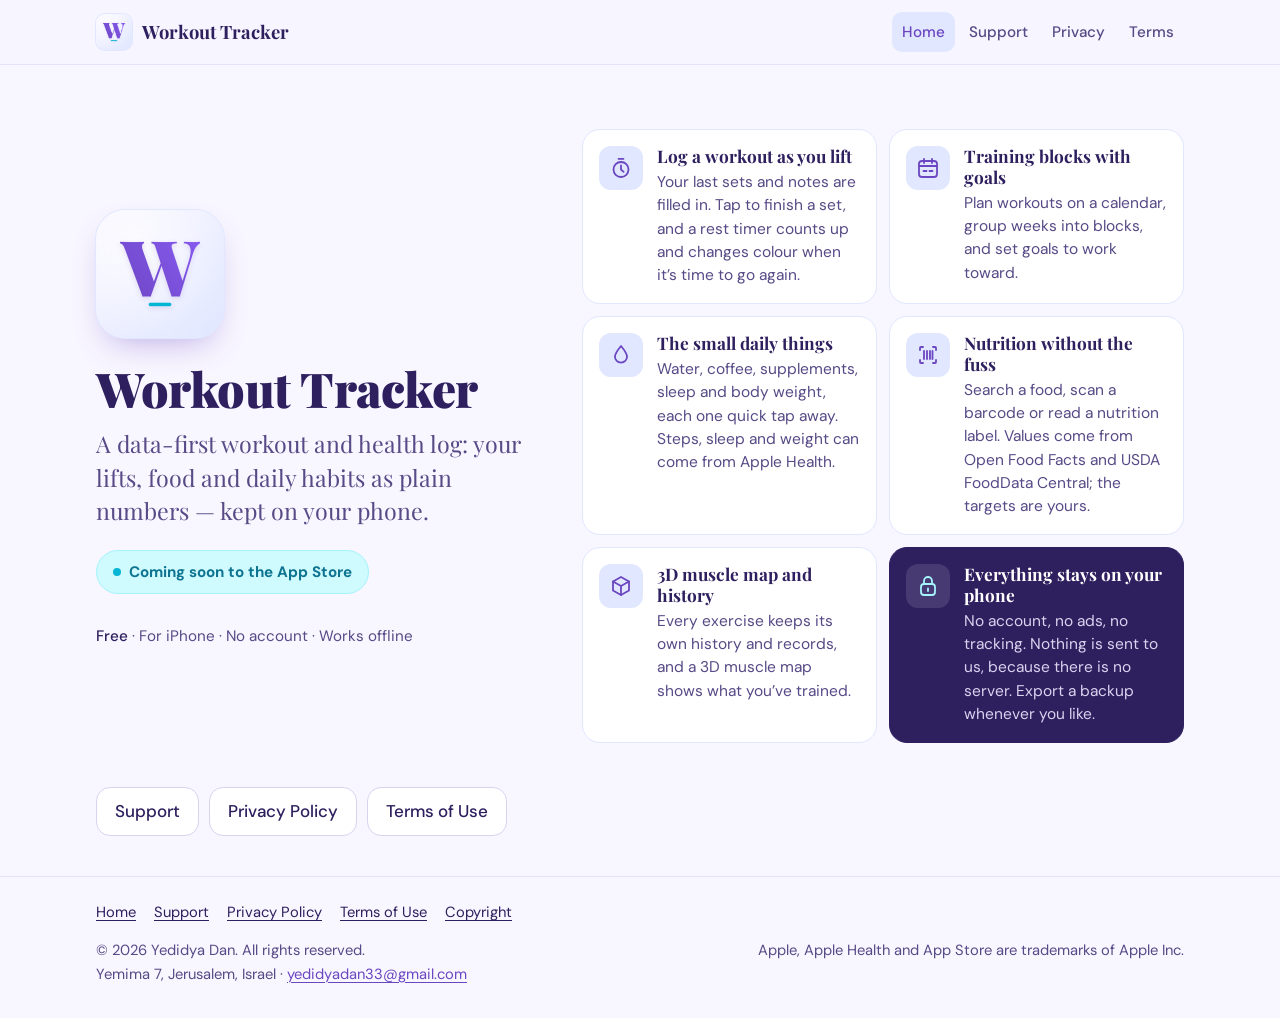
==== index.html @ c71399f6 "Workout Tracker support, privacy and terms site" ====
<!doctype html>
<html lang="en">
<head>
<meta charset="utf-8">
<meta name="viewport" content="width=device-width, initial-scale=1">
<title>Workout Tracker · Private workout and health log for iPhone</title>
<meta name="description" content="A private workout and health log for iPhone. Log lifts with a rest timer, plan training blocks, track food, water, coffee, sleep, supplements and weight. No account; everything stays on your phone.">
<meta name="theme-color" content="#F8F6FF">
<meta property="og:type" content="website">
<meta property="og:title" content="Workout Tracker">
<meta property="og:description" content="A private workout and health log for iPhone. No account; everything stays on your phone.">
<link rel="icon" type="image/png" href="icon.png">
<link rel="apple-touch-icon" href="icon.png">
<link rel="preconnect" href="https://fonts.googleapis.com">
<link rel="preconnect" href="https://fonts.gstatic.com" crossorigin>
<link rel="stylesheet" href="https://fonts.googleapis.com/css2?family=DM+Sans:wght@400;500;700&family=Playfair+Display:wght@400;700;900&display=swap">
<link rel="stylesheet" href="style.css">
</head>
<body>
<a class="skip" href="#main">Skip to content</a>
<header class="site-header">
  <div class="wrap">
    <a class="brand" href="index.html"><img data-app-icon src="icon.png" alt="" width="36" height="36"><span data-app-name>Workout Tracker</span></a>
    <nav class="site-nav" aria-label="Main">
      <ul>
        <li><a href="index.html" aria-current="page">Home</a></li>
        <li><a href="support.html">Support</a></li>
        <li><a href="privacy.html">Privacy</a></li>
        <li><a href="terms.html">Terms</a></li>
      </ul>
    </nav>
  </div>
</header>

<main id="main">
  <div class="wrap">
    <section class="hero" aria-labelledby="app-title">
      <div class="hero-grid">
        <div>
          <img class="app-icon" data-app-icon src="icon.png" alt="Workout Tracker app icon" width="128" height="128">
          <h1 id="app-title" data-app-name>Workout Tracker</h1>
          <p class="pitch">A data-first workout and health log: your lifts, food and daily habits as plain numbers&nbsp;— kept on your phone.</p>
          <p class="pill">Coming soon to the App Store</p>
          <p class="meta"><strong>Free</strong> · For iPhone · No account · Works offline</p>
        </div>

        <ul class="features" aria-label="Features">
          <li class="feature">
            <svg viewBox="0 0 24 24" fill="none" stroke="currentColor" stroke-width="1.8" stroke-linecap="round" stroke-linejoin="round" aria-hidden="true"><circle cx="12" cy="13.5" r="7.5"/><path d="M12 9.5v4l2.6 2.4M9.5 2.8h5"/></svg>
            <h3>Log a workout as you lift</h3>
            <p>Your last sets and notes are filled in. Tap to finish a set, and a rest timer counts up and changes colour when it’s time to go again.</p>
          </li>
          <li class="feature">
            <svg viewBox="0 0 24 24" fill="none" stroke="currentColor" stroke-width="1.8" stroke-linecap="round" stroke-linejoin="round" aria-hidden="true"><rect x="3" y="5" width="18" height="16" rx="3"/><path d="M3 10h18M8 3v4M16 3v4M7.5 15h3M13.5 15h3"/></svg>
            <h3>Training blocks with goals</h3>
            <p>Plan workouts on a calendar, group weeks into blocks, and set goals to work toward.</p>
          </li>
          <li class="feature">
            <svg viewBox="0 0 24 24" fill="none" stroke="currentColor" stroke-width="1.8" stroke-linecap="round" stroke-linejoin="round" aria-hidden="true"><path d="M12 3c3.6 4.3 6 7.6 6 10.7a6 6 0 0 1-12 0C6 10.6 8.4 7.3 12 3z"/></svg>
            <h3>The small daily things</h3>
            <p>Water, coffee, supplements, sleep and body weight, each one quick tap away. Steps, sleep and weight can come from Apple Health.</p>
          </li>
          <li class="feature">
            <svg viewBox="0 0 24 24" fill="none" stroke="currentColor" stroke-width="1.8" stroke-linecap="round" stroke-linejoin="round" aria-hidden="true"><path d="M4 7V5a1 1 0 0 1 1-1h2M17 4h2a1 1 0 0 1 1 1v2M20 17v2a1 1 0 0 1-1 1h-2M7 20H5a1 1 0 0 1-1-1v-2M8 8v8M11 8v8M14 8v8M16.5 8v8"/></svg>
            <h3>Nutrition without the fuss</h3>
            <p>Search a food, scan a barcode or read a nutrition label. Values come from Open Food Facts and USDA FoodData Central; the targets are yours.</p>
          </li>
          <li class="feature">
            <svg viewBox="0 0 24 24" fill="none" stroke="currentColor" stroke-width="1.8" stroke-linecap="round" stroke-linejoin="round" aria-hidden="true"><path d="M12 3l8 4.5v9L12 21l-8-4.5v-9z"/><path d="M4 7.5l8 4.5 8-4.5M12 12v9"/></svg>
            <h3>3D muscle map and history</h3>
            <p>Every exercise keeps its own history and records, and a 3D muscle map shows what you’ve trained.</p>
          </li>
          <li class="feature private">
            <svg viewBox="0 0 24 24" fill="none" stroke="currentColor" stroke-width="1.8" stroke-linecap="round" stroke-linejoin="round" aria-hidden="true"><rect x="5" y="10" width="14" height="11" rx="3"/><path d="M8 10V7a4 4 0 0 1 8 0v3M12 14.5v2.5"/></svg>
            <h3>Everything stays on your phone</h3>
            <p>No account, no ads, no tracking. Nothing is sent to us, because there is no server. Export a backup whenever you like.</p>
          </li>
        </ul>
      </div>
    </section>

    <nav class="links-row" aria-label="More about the app">
      <a class="btn" href="support.html">Support</a>
      <a class="btn" href="privacy.html">Privacy Policy</a>
      <a class="btn" href="terms.html">Terms of Use</a>
    </nav>
  </div>
</main>

<footer class="site-footer">
  <div class="wrap">
    <nav aria-label="Footer">
      <ul>
        <li><a href="index.html">Home</a></li>
        <li><a href="support.html">Support</a></li>
        <li><a href="privacy.html">Privacy Policy</a></li>
        <li><a href="terms.html">Terms of Use</a></li>
        <li><a href="copyright.html">Copyright</a></li>
      </ul>
    </nav>
    <div>
      <p>© 2026 Yedidya Dan. All rights reserved.</p>
      <address>Yemima 7, Jerusalem, Israel · <a href="mailto:yedidyadan33@gmail.com">yedidyadan33@gmail.com</a></address>
    </div>
    <p>Apple, Apple Health and App Store are trademarks of Apple Inc.</p>
  </div>
</footer>
<script src="config.js"></script>
</body>
</html>
---- style.css ----
/* Lavender theme — same tokens as the app (src/theme/colors.ts). */
:root {
  --bg: #F8F6FF;
  --ink: #2E1F5E;
  --purple: #6B46C1;
  --violet: #8B5CF6;
  --cyan: #06B6D4;
  --cyan-light: #A5F3FC;
  --cyan-bg: #CFFAFE;
  --cyan-ink: #0E7490;
  --card: #E0E7FF;
  --hairline: #E7E2FA;
  --text-soft: #574A86;
  --white: #FFFFFF;
  --serif: 'Playfair Display', Georgia, 'Times New Roman', serif;
  --sans: 'DM Sans', -apple-system, BlinkMacSystemFont, 'Segoe UI', Roboto, Helvetica, Arial, sans-serif;
  --r-sm: 12px;
  --r-md: 14px;
  --r-lg: 18px;
  --page: 1120px;
  --read: 720px;
  color-scheme: light;
}

*, *::before, *::after { box-sizing: border-box; }

html { -webkit-text-size-adjust: 100%; text-size-adjust: 100%; }

body {
  margin: 0;
  background: var(--bg);
  color: var(--ink);
  font-family: var(--sans);
  font-size: 1.0625rem;
  line-height: 1.6;
  -webkit-font-smoothing: antialiased;
  display: flex;
  flex-direction: column;
  min-height: 100vh;
  min-height: 100dvh;
}

img { max-width: 100%; height: auto; }

a { color: var(--purple); text-underline-offset: 0.18em; text-decoration-thickness: 1px; }
a:hover { color: var(--ink); }
:focus-visible { outline: 3px solid var(--cyan); outline-offset: 2px; border-radius: 4px; }

h1, h2, h3 { font-family: var(--serif); color: var(--ink); line-height: 1.2; margin: 0; }
h1 { font-size: clamp(2rem, 6vw, 3rem); font-weight: 900; letter-spacing: -0.01em; }
h2 { font-size: 1.5rem; font-weight: 700; color: var(--purple); }
h3 { font-size: 1.15rem; font-weight: 700; }
p, ul, ol { margin: 0 0 1em; }
li + li { margin-top: 0.35em; }

.wrap { width: 100%; max-width: var(--page); margin: 0 auto; padding: 0 16px; }

.skip {
  position: absolute; left: 16px; top: -100px; z-index: 10;
  background: var(--ink); color: var(--white); padding: 10px 14px; border-radius: var(--r-sm);
}
.skip:focus { top: 12px; color: var(--white); }

/* ── header ── */
.site-header { border-bottom: 1px solid var(--hairline); background: rgba(248, 246, 255, 0.92); }
.site-header .wrap {
  display: flex; flex-wrap: wrap; align-items: center; justify-content: space-between;
  gap: 6px 20px; padding-top: 12px; padding-bottom: 12px;
}
.brand {
  display: inline-flex; align-items: center; gap: 10px;
  font-family: var(--serif); font-weight: 700; font-size: 1.15rem; color: var(--ink); text-decoration: none;
}
.brand img { width: 36px; height: 36px; border-radius: 9px; box-shadow: 0 0 0 1px var(--card); }
.site-nav ul { display: flex; flex-wrap: wrap; gap: 2px 4px; list-style: none; margin: 0; padding: 0; }
.site-nav li + li { margin-top: 0; }
.site-nav a {
  display: inline-block; padding: 8px 10px; border-radius: 10px;
  font-size: 0.95rem; font-weight: 500; color: var(--text-soft); text-decoration: none;
}
.site-nav a:hover { background: var(--card); color: var(--ink); }
.site-nav a[aria-current="page"] { color: var(--purple); background: var(--card); }

main { flex: 1; }

/* ── home ── */
.hero { padding: 40px 0 28px; }
.hero-grid { display: grid; gap: 36px; align-items: center; }
.app-icon {
  width: 112px; height: 112px; border-radius: 25px; display: block;
  box-shadow: 0 0 0 1px var(--card), 0 14px 32px -12px rgba(107, 70, 193, 0.45);
}
.hero h1 { margin: 22px 0 10px; }
.pitch { font-family: var(--serif); font-size: clamp(1.2rem, 3.6vw, 1.45rem); line-height: 1.45; color: var(--text-soft); max-width: 34ch; margin-bottom: 22px; }
.pill {
  display: inline-flex; align-items: center; gap: 8px;
  padding: 9px 16px; border-radius: 999px;
  background: var(--cyan-bg); color: var(--cyan-ink); border: 1px solid var(--cyan-light);
  font-weight: 700; font-size: 0.95rem;
}
.pill::before { content: ''; width: 8px; height: 8px; border-radius: 50%; background: var(--cyan); }
.meta { margin-top: 14px; color: var(--text-soft); font-size: 0.95rem; }
.meta strong { color: var(--ink); font-weight: 500; }

.features { list-style: none; margin: 0; padding: 0; display: grid; gap: 12px; }
.features li { margin: 0; }
.feature {
  display: grid; grid-template-columns: 44px 1fr; grid-template-rows: auto 1fr; gap: 4px 14px; align-items: start;
  background: var(--white); border: 1px solid var(--card); border-radius: var(--r-lg); padding: 16px;
}
.feature svg {
  grid-row: 1 / 3; width: 44px; height: 44px; padding: 10px; border-radius: var(--r-sm);
  background: var(--card); color: var(--purple);
}
.feature h3 { font-size: 1.08rem; }
.feature p { margin: 0; font-size: 0.97rem; line-height: 1.5; color: var(--text-soft); }
.feature.private { background: var(--ink); border-color: var(--ink); }
.feature.private h3 { color: var(--white); }
.feature.private p { color: #D9D3F0; }
.feature.private svg { background: rgba(255, 255, 255, 0.12); color: var(--cyan-light); }

.links-row { display: flex; flex-wrap: wrap; gap: 10px; padding: 8px 0 40px; }
.btn {
  display: inline-flex; align-items: center; min-height: 44px; padding: 10px 18px;
  border-radius: var(--r-md); border: 1px solid #D9D3F0; background: var(--white);
  color: var(--ink); font-weight: 500; text-decoration: none;
}
.btn:hover { border-color: var(--violet); color: var(--purple); }

/* ── text pages ── */
.doc { max-width: var(--read); padding-top: 36px; padding-bottom: 48px; }
.doc .eyebrow {
  font-size: 0.78rem; font-weight: 700; letter-spacing: 0.12em; text-transform: uppercase; color: var(--violet); margin: 0 0 8px;
}
.doc h1 { font-size: clamp(2rem, 7vw, 2.6rem); margin-bottom: 10px; }
.doc .lead { font-family: var(--serif); font-size: 1.2rem; line-height: 1.5; color: var(--text-soft); }
.doc .dates { font-size: 0.92rem; color: var(--text-soft); }
.doc section { margin-top: 34px; }
.doc section > h2 { margin-bottom: 12px; }
.doc h3 { margin: 22px 0 6px; }
.doc ul { padding-left: 1.2em; }
.doc li::marker { color: var(--violet); }

.card {
  background: var(--white); border: 1px solid var(--card); border-radius: var(--r-lg); padding: 18px 20px;
}
.card > :last-child { margin-bottom: 0; }
.card.tint { background: var(--card); border-color: var(--card); }
.card + .card { margin-top: 12px; }
.card h2 { font-size: 1.25rem; margin-bottom: 8px; }

.toc { list-style: none; padding: 0; margin: 18px 0 0; display: flex; flex-wrap: wrap; gap: 8px; }
.doc .toc { padding-left: 0; }
.toc li { margin: 0; }
.toc a {
  display: inline-block; padding: 6px 12px; border-radius: 999px; background: var(--card);
  color: var(--ink); font-size: 0.9rem; font-weight: 500; text-decoration: none;
}
.toc a:hover { background: #D4DCFC; color: var(--purple); }

.path { font-weight: 500; color: var(--ink); white-space: nowrap; }
.path-wrap { font-weight: 500; color: var(--ink); }

dl.contact { display: grid; grid-template-columns: max-content 1fr; gap: 6px 16px; margin: 0; }
dl.contact dt { font-weight: 700; font-size: 0.8rem; letter-spacing: 0.08em; text-transform: uppercase; color: var(--violet); padding-top: 3px; }
dl.contact dd { margin: 0; overflow-wrap: anywhere; }

.credits { list-style: none; padding: 0; margin: 0; }
.doc .credits { padding-left: 0; }
.credits li { padding: 14px 0; border-bottom: 1px solid var(--card); margin: 0; }
.credits li:first-child { padding-top: 0; }
.credits li:last-child { border-bottom: 0; padding-bottom: 0; }
.credits strong { display: block; font-family: var(--serif); font-size: 1.05rem; }
.credits span { display: block; color: var(--text-soft); font-size: 0.95rem; }

/* ── footer ── */
.site-footer { border-top: 1px solid var(--hairline); padding: 24px 0 32px; font-size: 0.92rem; color: var(--text-soft); }
.site-footer .wrap { display: grid; gap: 14px; }
.site-footer nav ul { display: flex; flex-wrap: wrap; gap: 4px 18px; list-style: none; padding: 0; margin: 0; }
.site-footer nav li + li { margin-top: 0; }
.site-footer nav a { color: var(--ink); }
.site-footer p { margin: 0; }
.site-footer address { font-style: normal; }

/* ── 404 ── */
.notfound { text-align: center; padding: 72px 16px; }
.notfound .app-icon { margin: 0 auto 22px; width: 88px; height: 88px; border-radius: 20px; }
.notfound p { color: var(--text-soft); }

/* ── wider screens ── */
@media (min-width: 640px) {
  .features { grid-template-columns: 1fr 1fr; }
}
@media (min-width: 960px) {
  .hero { padding: 64px 0 36px; }
  .hero-grid { grid-template-columns: minmax(0, 5fr) minmax(0, 7fr); gap: 56px; }
  .app-icon { width: 128px; height: 128px; border-radius: 29px; }
  .site-footer .wrap { grid-template-columns: 1fr auto; align-items: start; }
  .site-footer nav { grid-column: 1 / -1; }
}

@media print {
  .site-header nav, .skip, .toc { display: none; }
  body { background: #fff; }
  .card, .feature { border-color: #ccc; }
}

.notfound h1 { margin-bottom: 10px; }
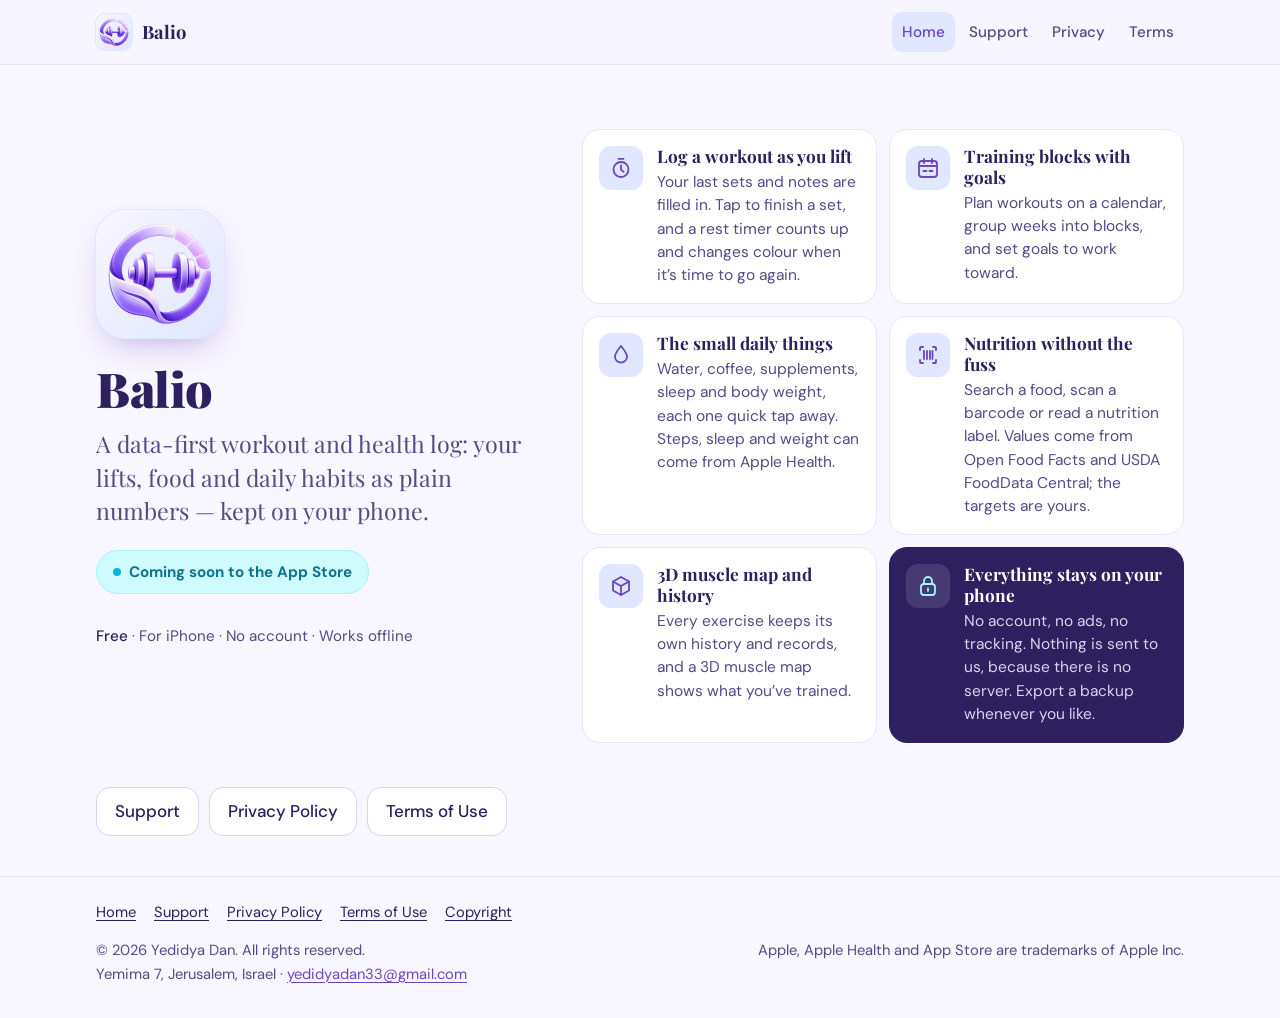
==== commit 66661115: "Rename to Balio and use the new icon" ====
--- a/index.html
+++ b/index.html
@@ -3,11 +3,11 @@
 <head>
 <meta charset="utf-8">
 <meta name="viewport" content="width=device-width, initial-scale=1">
-<title>Workout Tracker · Private workout and health log for iPhone</title>
+<title>Balio · Private workout and health log for iPhone</title>
 <meta name="description" content="A private workout and health log for iPhone. Log lifts with a rest timer, plan training blocks, track food, water, coffee, sleep, supplements and weight. No account; everything stays on your phone.">
 <meta name="theme-color" content="#F8F6FF">
 <meta property="og:type" content="website">
-<meta property="og:title" content="Workout Tracker">
+<meta property="og:title" content="Balio">
 <meta property="og:description" content="A private workout and health log for iPhone. No account; everything stays on your phone.">
 <link rel="icon" type="image/png" href="icon.png">
 <link rel="apple-touch-icon" href="icon.png">
@@ -20,7 +20,7 @@
 <a class="skip" href="#main">Skip to content</a>
 <header class="site-header">
   <div class="wrap">
-    <a class="brand" href="index.html"><img data-app-icon src="icon.png" alt="" width="36" height="36"><span data-app-name>Workout Tracker</span></a>
+    <a class="brand" href="index.html"><img data-app-icon src="icon.png" alt="" width="36" height="36"><span data-app-name>Balio</span></a>
     <nav class="site-nav" aria-label="Main">
       <ul>
         <li><a href="index.html" aria-current="page">Home</a></li>
@@ -37,8 +37,8 @@
     <section class="hero" aria-labelledby="app-title">
       <div class="hero-grid">
         <div>
-          <img class="app-icon" data-app-icon src="icon.png" alt="Workout Tracker app icon" width="128" height="128">
-          <h1 id="app-title" data-app-name>Workout Tracker</h1>
+          <img class="app-icon" data-app-icon src="icon.png" alt="Balio app icon" width="128" height="128">
+          <h1 id="app-title" data-app-name>Balio</h1>
           <p class="pitch">A data-first workout and health log: your lifts, food and daily habits as plain numbers&nbsp;— kept on your phone.</p>
           <p class="pill">Coming soon to the App Store</p>
           <p class="meta"><strong>Free</strong> · For iPhone · No account · Works offline</p>
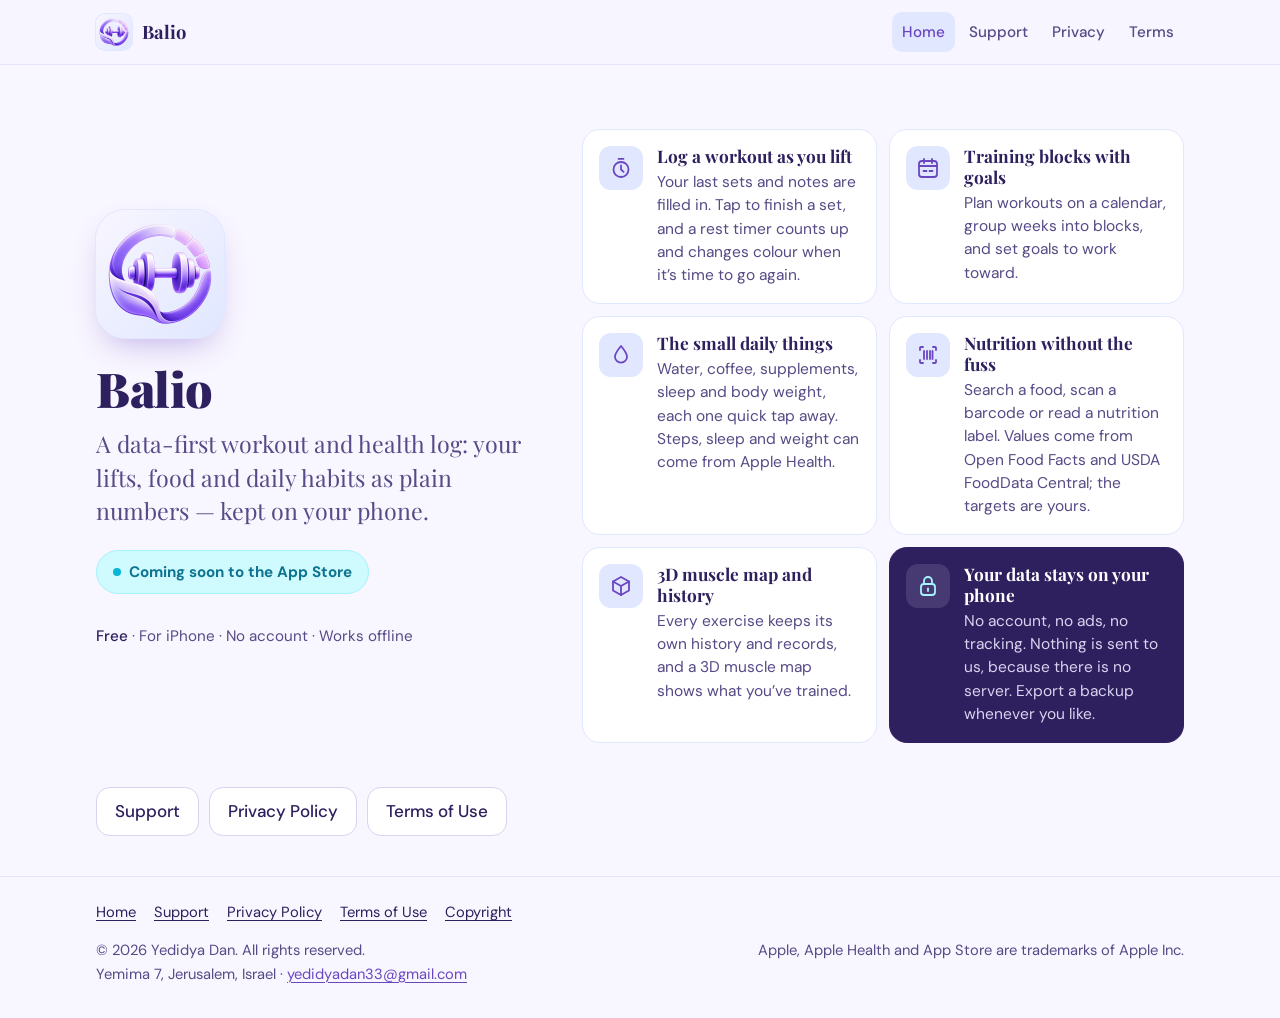
==== commit aa8f74c2: "Privacy: optional AI help (meal photo, labels, muscles); support FAQ" ====
--- a/index.html
+++ b/index.html
@@ -4,11 +4,11 @@
 <meta charset="utf-8">
 <meta name="viewport" content="width=device-width, initial-scale=1">
 <title>Balio · Private workout and health log for iPhone</title>
-<meta name="description" content="A private workout and health log for iPhone. Log lifts with a rest timer, plan training blocks, track food, water, coffee, sleep, supplements and weight. No account; everything stays on your phone.">
+<meta name="description" content="A private workout and health log for iPhone. Log lifts with a rest timer, plan training blocks, track food, water, coffee, sleep, supplements and weight. No account; your data stays on your phone, never on our servers.">
 <meta name="theme-color" content="#F8F6FF">
 <meta property="og:type" content="website">
 <meta property="og:title" content="Balio">
-<meta property="og:description" content="A private workout and health log for iPhone. No account; everything stays on your phone.">
+<meta property="og:description" content="A private workout and health log for iPhone. No account; your data stays on your phone, never on our servers.">
 <link rel="icon" type="image/png" href="icon.png">
 <link rel="apple-touch-icon" href="icon.png">
 <link rel="preconnect" href="https://fonts.googleapis.com">
@@ -72,7 +72,7 @@
           </li>
           <li class="feature private">
             <svg viewBox="0 0 24 24" fill="none" stroke="currentColor" stroke-width="1.8" stroke-linecap="round" stroke-linejoin="round" aria-hidden="true"><rect x="5" y="10" width="14" height="11" rx="3"/><path d="M8 10V7a4 4 0 0 1 8 0v3M12 14.5v2.5"/></svg>
-            <h3>Everything stays on your phone</h3>
+            <h3>Your data stays on your phone</h3>
             <p>No account, no ads, no tracking. Nothing is sent to us, because there is no server. Export a backup whenever you like.</p>
           </li>
         </ul>
